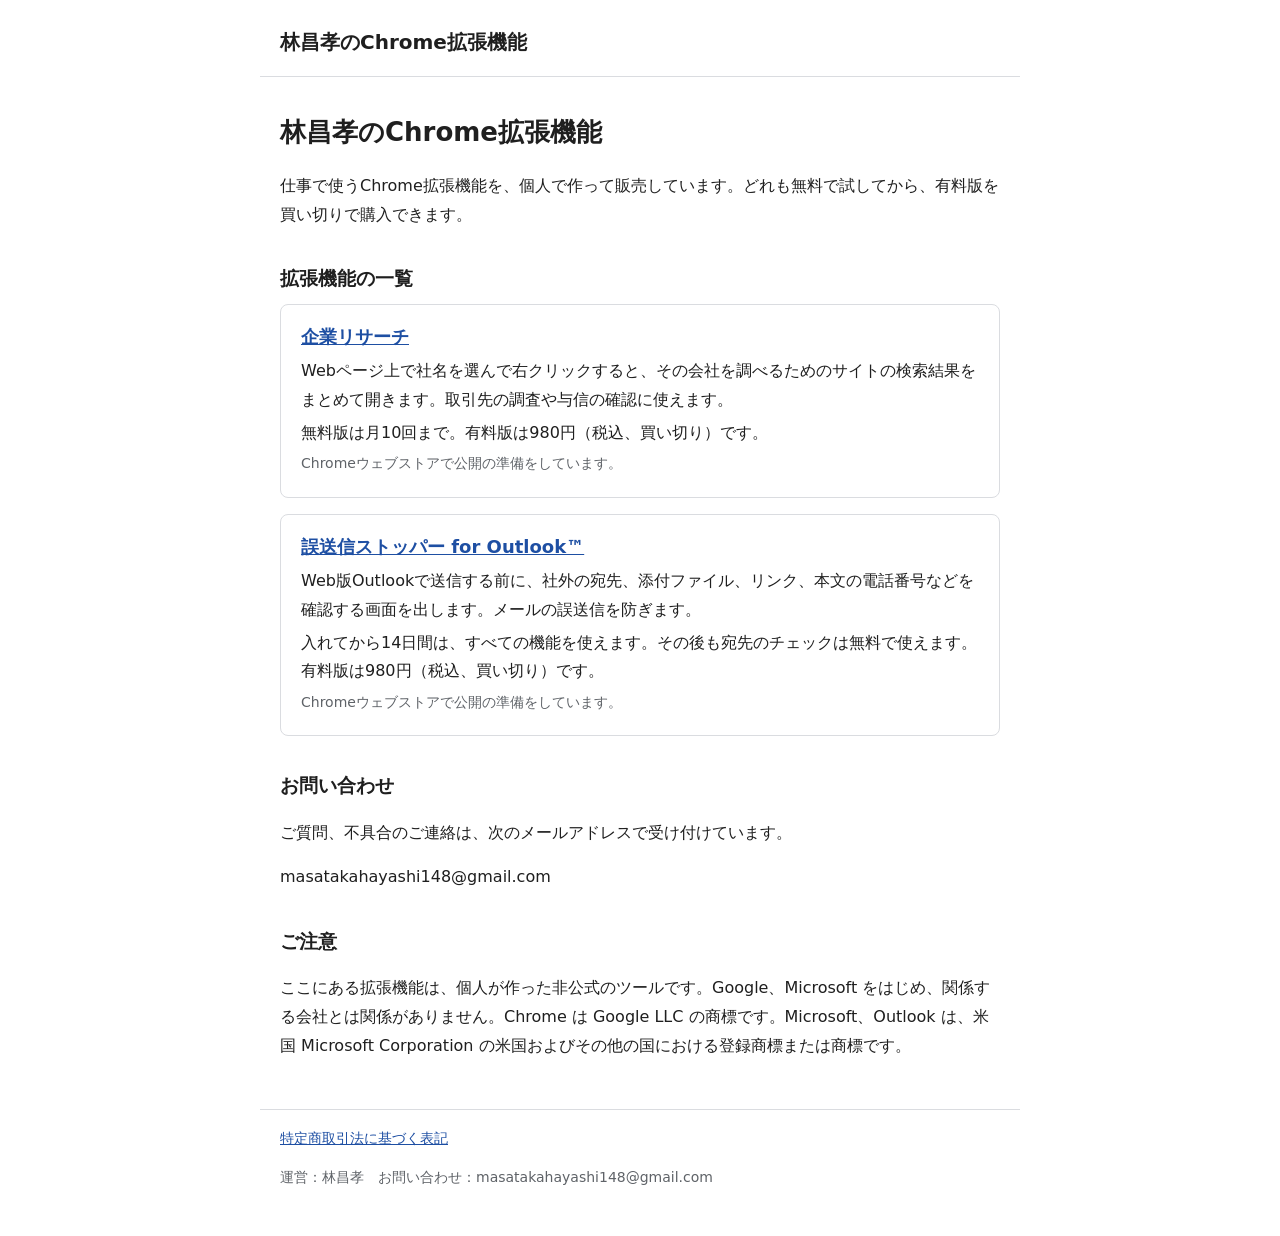
==== index.html @ 1e4dfab9 "拡張機能の一覧、特定商取引法に基づく表記、誤送信ストッパーの紹介とプライバシーポリシーのページを作る Co-Authored-By: Claude Opus 5 <noreply@anthropic." ====
<!doctype html>
<html lang="ja">
<head>
  <meta charset="utf-8">
  <meta name="viewport" content="width=device-width, initial-scale=1">
  <title>林昌孝のChrome拡張機能</title>
  <meta name="description" content="林昌孝が作って販売しているChrome拡張機能の一覧です。企業リサーチ、誤送信ストッパー for Outlook™。">
  <link rel="stylesheet" href="style.css">
</head>
<body>
  <header>
    <a href="./">林昌孝のChrome拡張機能</a>
  </header>

  <main>
    <h1>林昌孝のChrome拡張機能</h1>
    <p>仕事で使うChrome拡張機能を、個人で作って販売しています。どれも無料で試してから、有料版を買い切りで購入できます。</p>

    <h2>拡張機能の一覧</h2>
    <ul class="products">
      <li>
        <h3><a href="https://aglle5638-blip.github.io/kigyo-research/">企業リサーチ</a></h3>
        <p>Webページ上で社名を選んで右クリックすると、その会社を調べるためのサイトの検索結果をまとめて開きます。取引先の調査や与信の確認に使えます。</p>
        <p>無料版は月10回まで。有料版は980円（税込、買い切り）です。</p>
        <p class="note">Chromeウェブストアで公開の準備をしています。</p>
      </li>
      <li>
        <h3><a href="gosoushin-stopper/">誤送信ストッパー for Outlook™</a></h3>
        <p>Web版Outlookで送信する前に、社外の宛先、添付ファイル、リンク、本文の電話番号などを確認する画面を出します。メールの誤送信を防ぎます。</p>
        <p>入れてから14日間は、すべての機能を使えます。その後も宛先のチェックは無料で使えます。有料版は980円（税込、買い切り）です。</p>
        <p class="note">Chromeウェブストアで公開の準備をしています。</p>
      </li>
    </ul>

    <h2>お問い合わせ</h2>
    <p>ご質問、不具合のご連絡は、次のメールアドレスで受け付けています。</p>
    <p>masatakahayashi148@gmail.com</p>

    <h2>ご注意</h2>
    <p>ここにある拡張機能は、個人が作った非公式のツールです。Google、Microsoft をはじめ、関係する会社とは関係がありません。Chrome は Google LLC の商標です。Microsoft、Outlook は、米国 Microsoft Corporation の米国およびその他の国における登録商標または商標です。</p>
  </main>

  <footer>
    <a href="tokushoho.html">特定商取引法に基づく表記</a>
    <p>運営：林昌孝　お問い合わせ：masatakahayashi148@gmail.com</p>
  </footer>
</body>
</html>
---- style.css ----
:root {
  --bg: #ffffff;
  --text: #1f1f1f;
  --muted: #5f6368;
  --border: #dadce0;
  --accent: #1e4fa3;
  color-scheme: light;
}

* {
  box-sizing: border-box;
}

body {
  margin: 0;
  background: var(--bg);
  color: var(--text);
  font: 16px/1.8 system-ui, -apple-system, "Hiragino Sans", "Yu Gothic UI", sans-serif;
}

header,
main,
footer {
  max-width: 760px;
  margin: 0 auto;
  padding: 0 20px;
}

header {
  display: flex;
  align-items: center;
  gap: 12px;
  padding-top: 24px;
  padding-bottom: 16px;
  border-bottom: 1px solid var(--border);
}

header img {
  width: 40px;
  height: 40px;
}

header a {
  color: var(--text);
  font-size: 20px;
  font-weight: 700;
  text-decoration: none;
}

h1 {
  margin: 32px 0 16px;
  font-size: 26px;
}

h2 {
  margin: 32px 0 8px;
  font-size: 19px;
}

a {
  color: var(--accent);
}

table {
  width: 100%;
  border-collapse: collapse;
}

th,
td {
  padding: 10px 12px;
  border: 1px solid var(--border);
  vertical-align: top;
  text-align: left;
}

th {
  width: 30%;
  background: #f6f8fb;
  font-weight: 600;
}

.note {
  color: var(--muted);
  font-size: 14px;
}

footer {
  margin-top: 48px;
  padding-top: 16px;
  padding-bottom: 32px;
  border-top: 1px solid var(--border);
  color: var(--muted);
  font-size: 14px;
}

footer a {
  margin-right: 16px;
}

/* トップページの製品の一覧 */
.products {
  list-style: none;
  margin: 0;
  padding: 0;
}

.products li {
  border: 1px solid var(--border);
  border-radius: 8px;
  padding: 16px 20px;
  margin-bottom: 16px;
}

.products h3 {
  margin: 0 0 4px;
  font-size: 18px;
}

.products p {
  margin: 4px 0;
}
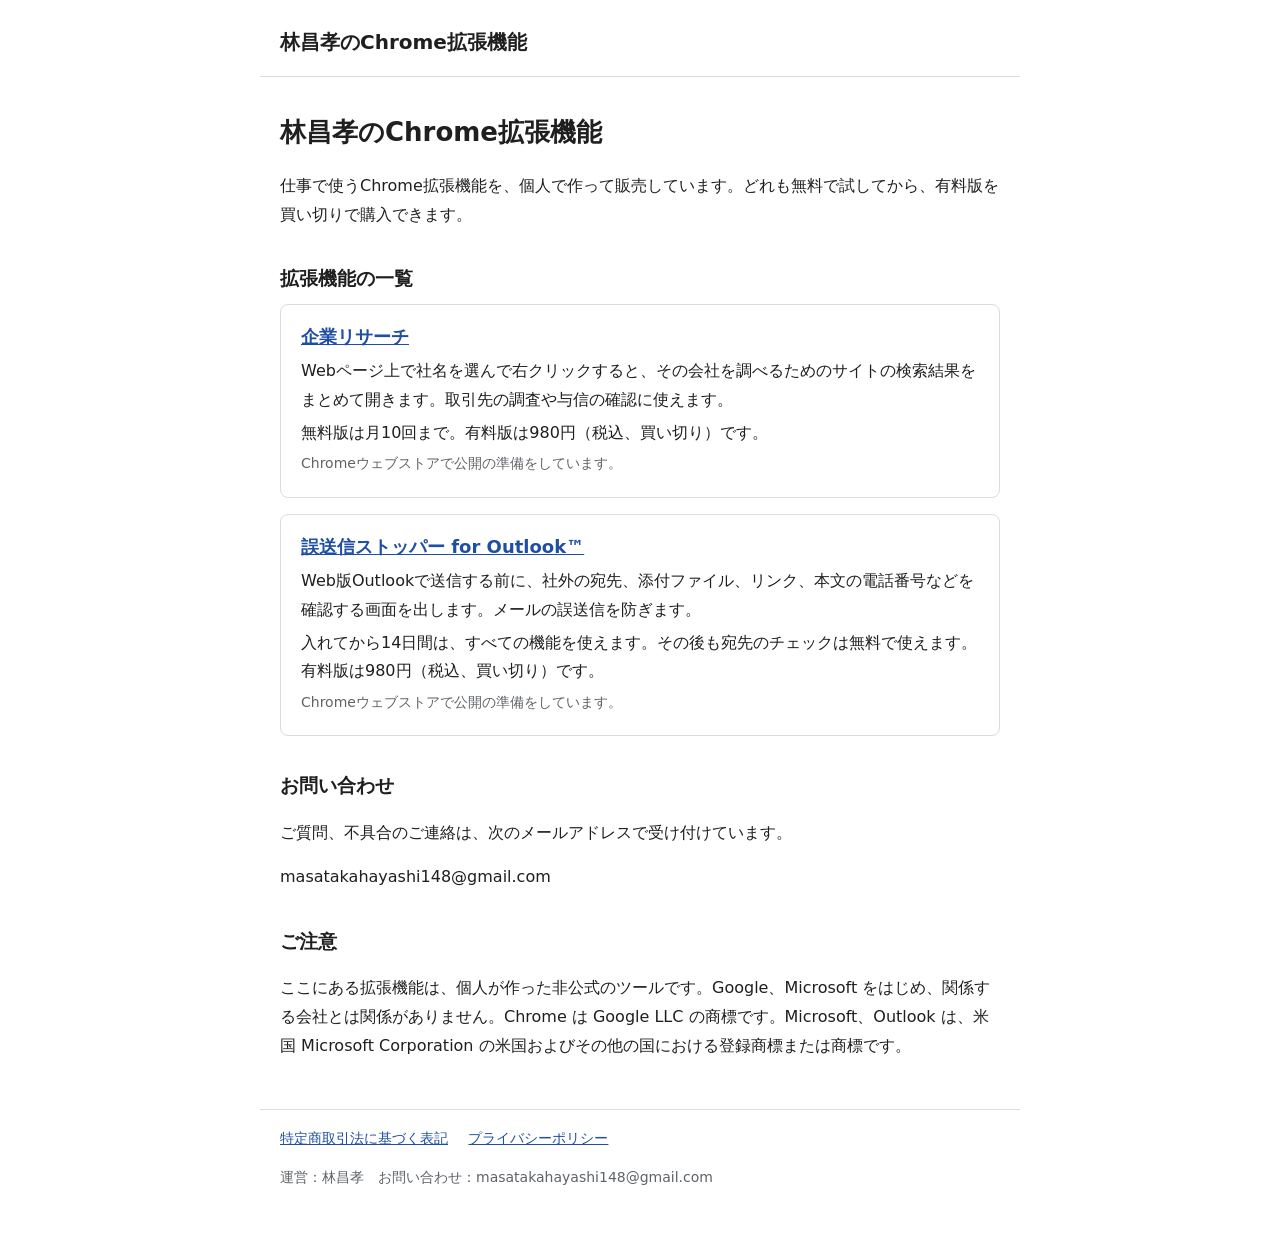
==== commit e2e9c403: "購入とお問い合わせで扱う情報の、共通のプライバシーポリシーを作る Co-Authored-By: Claude Opus 5 <noreply@anthropic.com>" ====
--- a/index.html
+++ b/index.html
@@ -42,6 +42,7 @@
 
   <footer>
     <a href="tokushoho.html">特定商取引法に基づく表記</a>
+    <a href="privacy.html">プライバシーポリシー</a>
     <p>運営：林昌孝　お問い合わせ：masatakahayashi148@gmail.com</p>
   </footer>
 </body>
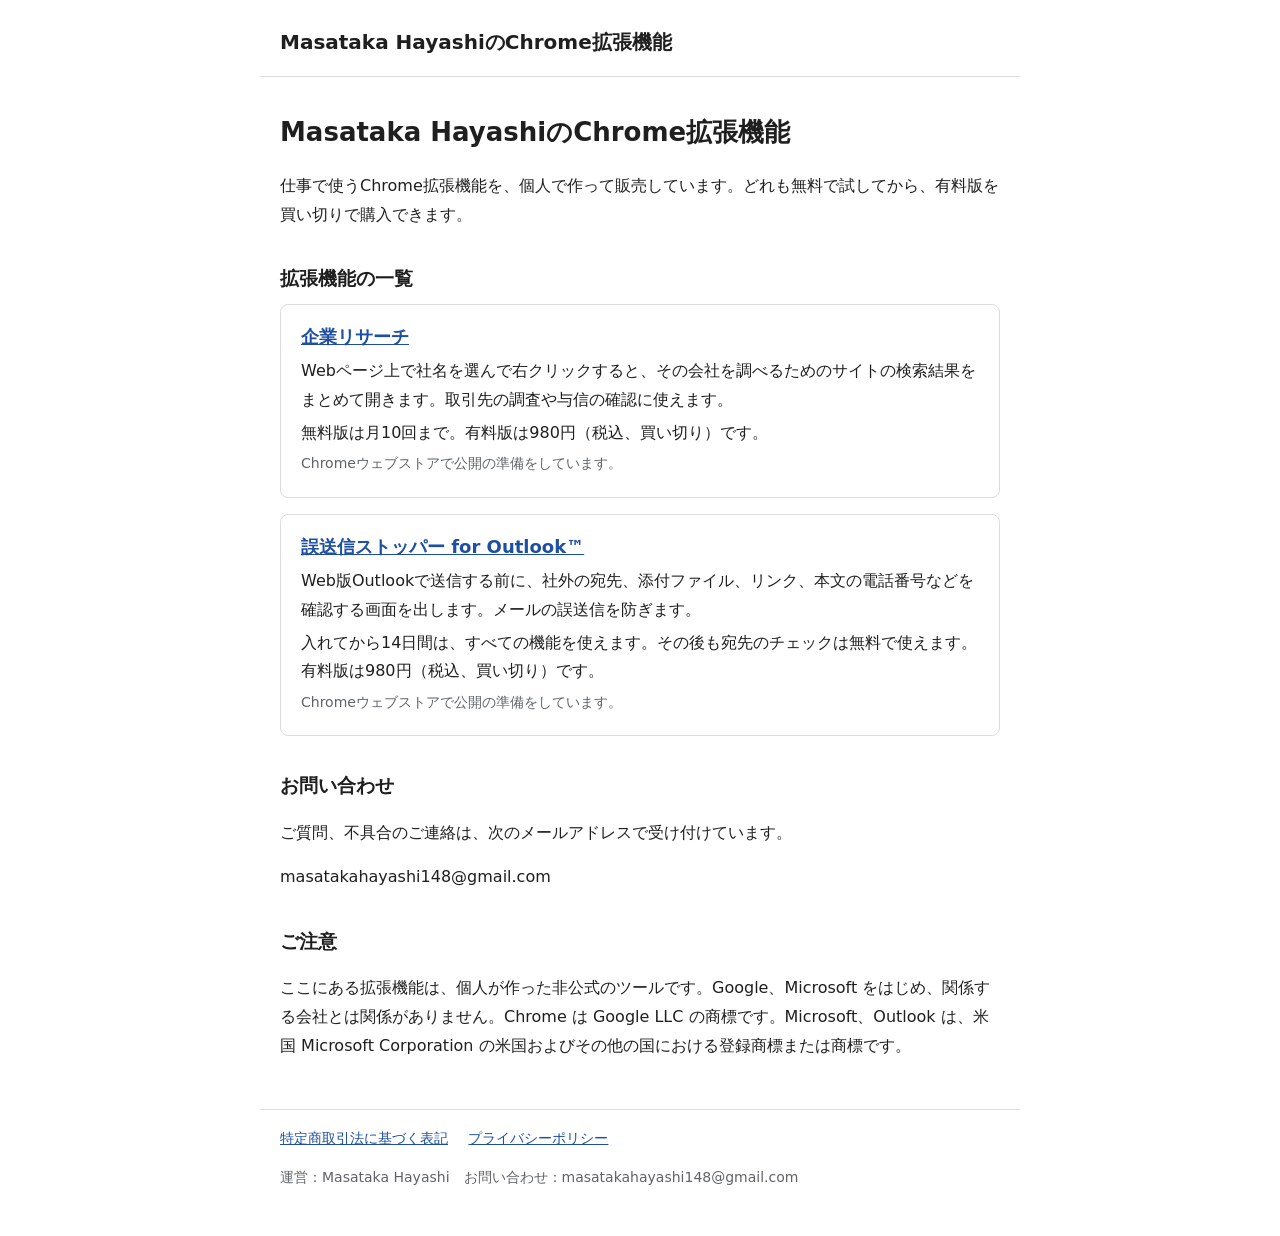
==== commit 49194117: "運営者の表示を Masataka Hayashi に変える。特定商取引法に基づく表記の販売業者と運営責任者は戸籍上の氏名のまま残す Co-Authored-By: Claude Opus 5 <nor" ====
--- a/index.html
+++ b/index.html
@@ -3,17 +3,17 @@
 <head>
   <meta charset="utf-8">
   <meta name="viewport" content="width=device-width, initial-scale=1">
-  <title>林昌孝のChrome拡張機能</title>
-  <meta name="description" content="林昌孝が作って販売しているChrome拡張機能の一覧です。企業リサーチ、誤送信ストッパー for Outlook™。">
+  <title>Masataka HayashiのChrome拡張機能</title>
+  <meta name="description" content="Masataka Hayashiが作って販売しているChrome拡張機能の一覧です。企業リサーチ、誤送信ストッパー for Outlook™。">
   <link rel="stylesheet" href="style.css">
 </head>
 <body>
   <header>
-    <a href="./">林昌孝のChrome拡張機能</a>
+    <a href="./">Masataka HayashiのChrome拡張機能</a>
   </header>
 
   <main>
-    <h1>林昌孝のChrome拡張機能</h1>
+    <h1>Masataka HayashiのChrome拡張機能</h1>
     <p>仕事で使うChrome拡張機能を、個人で作って販売しています。どれも無料で試してから、有料版を買い切りで購入できます。</p>
 
     <h2>拡張機能の一覧</h2>
@@ -43,7 +43,7 @@
   <footer>
     <a href="tokushoho.html">特定商取引法に基づく表記</a>
     <a href="privacy.html">プライバシーポリシー</a>
-    <p>運営：林昌孝　お問い合わせ：masatakahayashi148@gmail.com</p>
+    <p>運営：Masataka Hayashi　お問い合わせ：masatakahayashi148@gmail.com</p>
   </footer>
 </body>
 </html>
